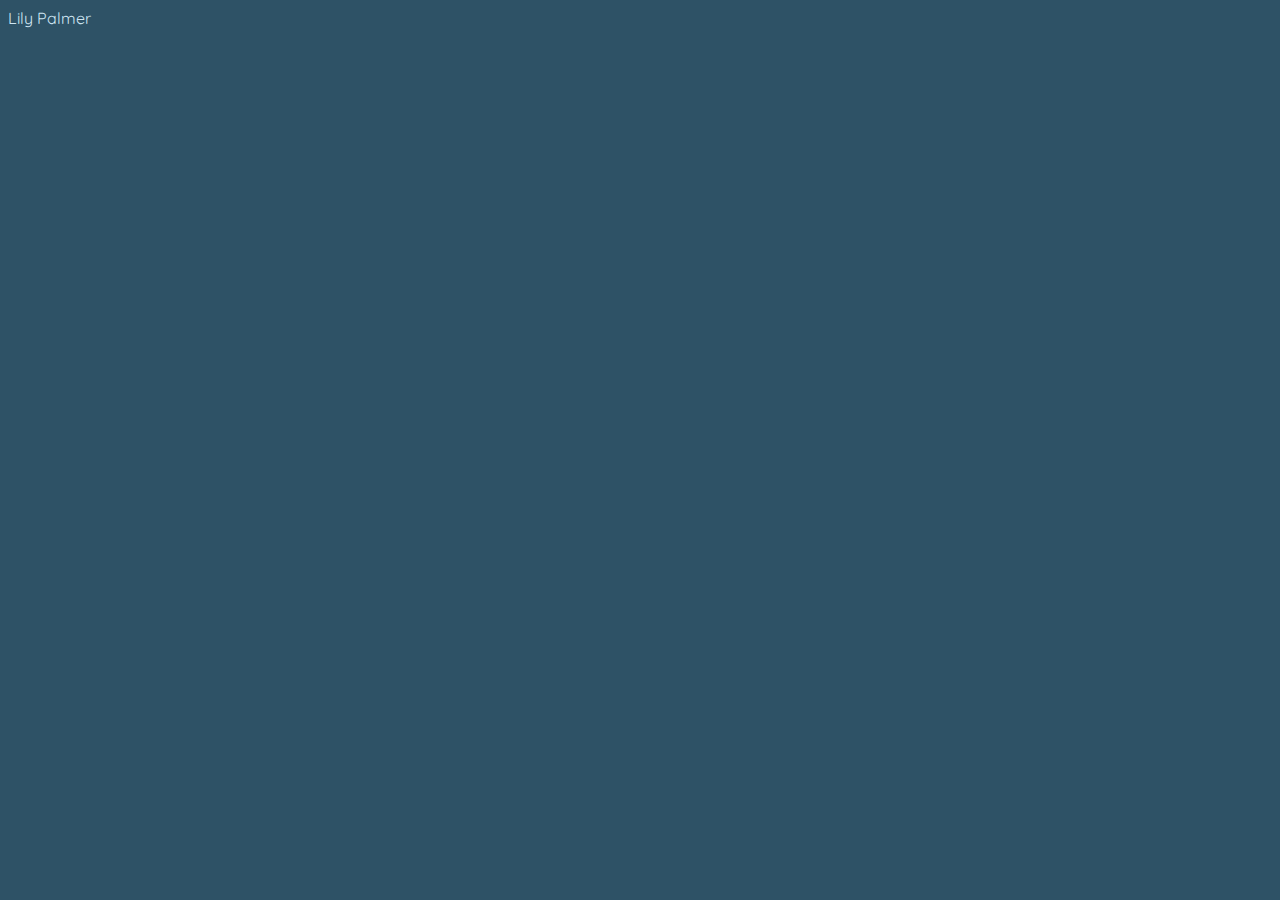
==== html-css-practica/proyecto-1/css/index.html @ 8a3a4d21 "Cambios" ====
<!DOCTYPE html>
<html lang="en">
<head>
    <meta charset="UTF-8">
    <meta http-equiv="X-UA-Compatible" content="IE=edge">
    <meta name="viewport" content="width=device-width, initial-scale=1.0">
    <title>CV page</title>
    <link rel="preconnect" href="https://fonts.googleapis.com">
    <link rel="preconnect" href="https://fonts.gstatic.com" crossorigin>
    <link href="https://fonts.googleapis.com/css2?family=Quicksand&display=swap" rel="stylesheet">
    <link rel="stylesheet" href="css/style.css">
</head>
<body>
    <header>Lily Palmer</header>
</body>
</html>
---- html-css-practica/proyecto-1/css/css/style.css ----
body{
    background-color: #2e5266;
    font-family: 'Quicksand', sans-serif;
    color: #cee5f2;
}
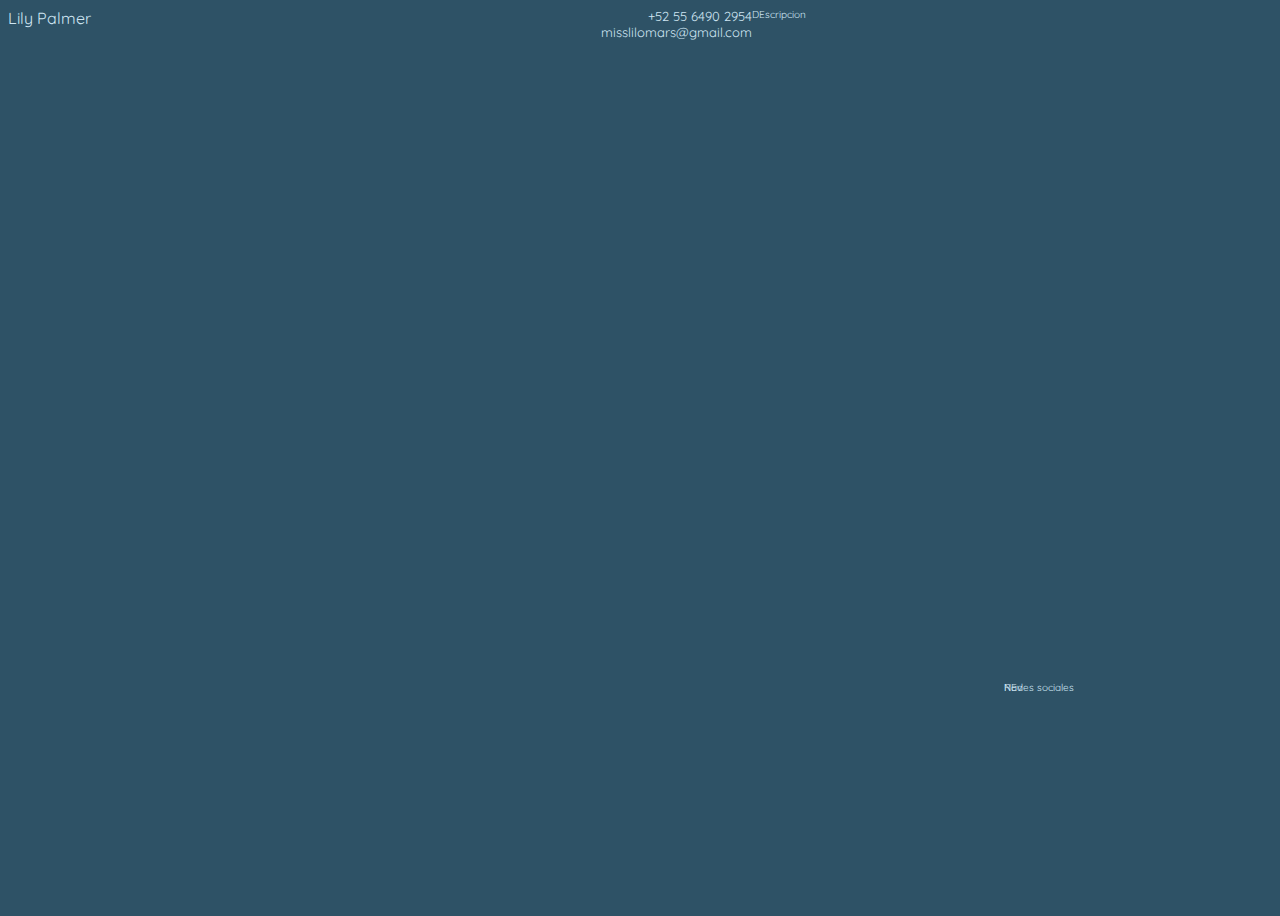
==== commit b96e29d4: "feature:Grid & classes" ====
--- a/html-css-practica/proyecto-1/css/index.html
+++ b/html-css-practica/proyecto-1/css/index.html
@@ -11,6 +11,14 @@
     <link rel="stylesheet" href="css/style.css">
 </head>
 <body>
-    <header>Lily Palmer</header>
+    <div class="container">
+    <header class="head-l-elements">Lily Palmer</header>
+        <span class="head-r-elements">+52 55 6490 2954 <br> misslilomars@gmail.com</span>
+    <main class="main-elements">DEscripcion</main>
+    <footer class="footer-elements">
+        <nav> Nav</nav>
+    </footer>
+    <aside class="aside-elements">REdes sociales</aside>
+    </div>
 </body>
 </html>--- a/html-css-practica/proyecto-1/css/css/style.css
+++ b/html-css-practica/proyecto-1/css/css/style.css
@@ -1,6 +1,52 @@
-body{
+html{
+    margin: 0;
+    padding: 0;
+    border: 0;
+    box-sizing: border-box;
+    font-size: 62.5%;
+}
+
+:root{
     background-color: #2e5266;
     font-family: 'Quicksand', sans-serif;
     color: #cee5f2;
+    --first-color: #cee5f2;
+    --second-color: #accbe1;
 }
 
+.container{
+    display: grid;
+    width: 100%;
+    height: 100vh;
+    grid-template-areas: 
+        "header header header"
+        "main main main";
+        "footer footer aside";
+}
+
+.head-l-elements{
+    grid-area: header;
+   font-size: medium;
+   text-align: left;
+   var(--first-color, #cee5f3);
+}
+
+.head-r-elements{
+    grid-area: header;
+    inset-inline-end: right;
+    font-size: small;
+    text-align: right;
+    var(--first-color);
+}
+
+.main-elemnts{
+    grid-area: main;
+}
+
+.footer-elements{
+    grid-area: footer;
+}
+
+.aside-elements{
+    grid-area: aside;
+}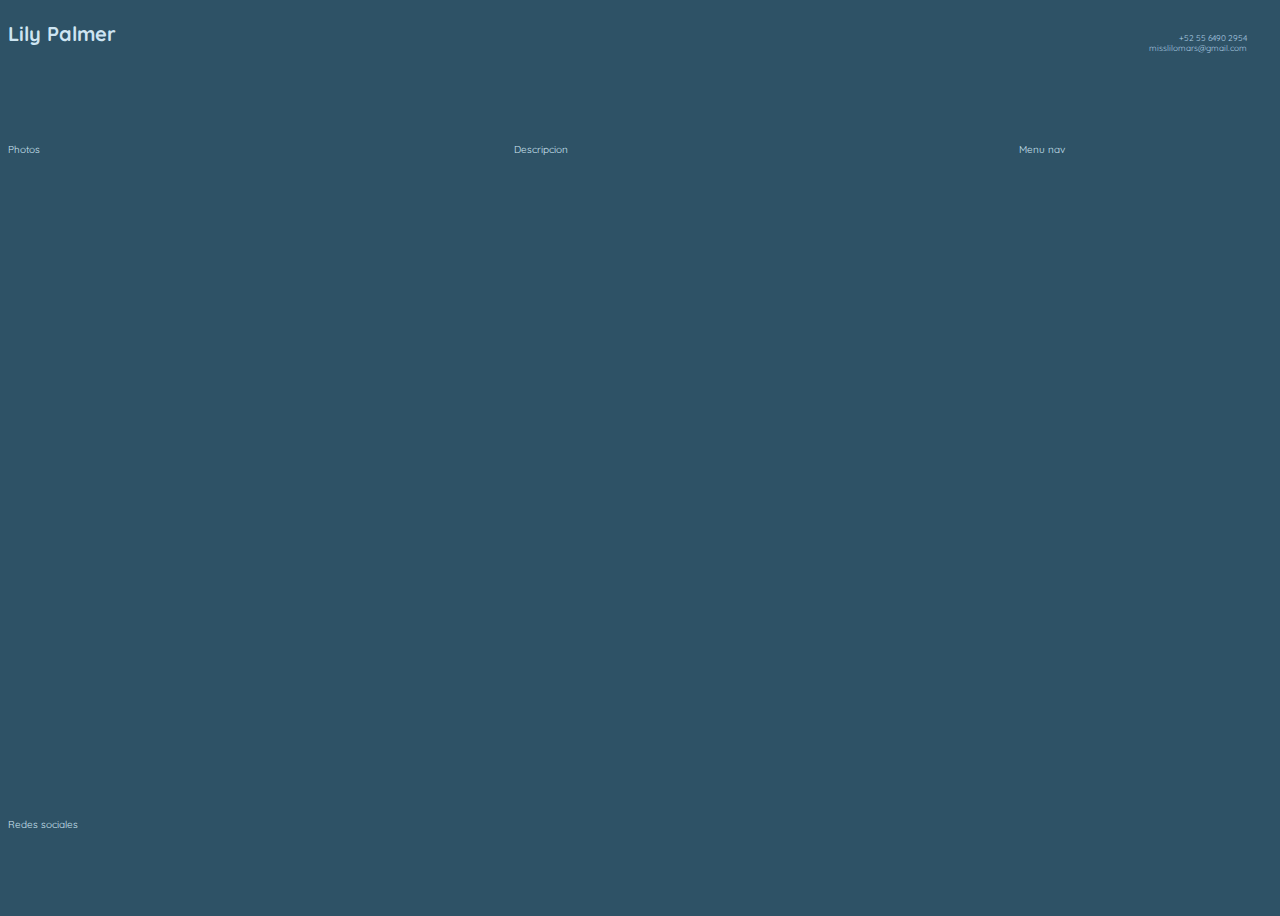
==== commit ea353bf3: "feature: grids" ====
--- a/html-css-practica/proyecto-1/css/index.html
+++ b/html-css-practica/proyecto-1/css/index.html
@@ -12,13 +12,12 @@
 </head>
 <body>
     <div class="container">
-    <header class="head-l-elements">Lily Palmer</header>
-        <span class="head-r-elements">+52 55 6490 2954 <br> misslilomars@gmail.com</span>
-    <main class="main-elements">DEscripcion</main>
-    <footer class="footer-elements">
-        <nav> Nav</nav>
-    </footer>
-    <aside class="aside-elements">REdes sociales</aside>
+        <h1 class="h1-elements">Lily Palmer</h1>
+        <header class="header-elements">+52 55 6490 2954 <br> misslilomars@gmail.com</header>
+        <main class="main-elements">Descripcion</main>
+        <div class="div-elements">Photos</div>
+        <aside class="aside-elements">Menu nav</aside>
+        <footer class="footer-elements">Redes sociales</footer>
     </div>
 </body>
 </html>--- a/html-css-practica/proyecto-1/css/css/style.css
+++ b/html-css-practica/proyecto-1/css/css/style.css
@@ -10,43 +10,62 @@
     background-color: #2e5266;
     font-family: 'Quicksand', sans-serif;
     color: #cee5f2;
-    --first-color: #cee5f2;
-    --second-color: #accbe1;
 }
 
 .container{
     display: grid;
     width: 100%;
     height: 100vh;
-    grid-template-areas: 
-        "header header header"
-        "main main main";
+    grid-template-areas:
+        "h1 h1 header" 
+        "div main aside"
         "footer footer aside";
+    grid-template-columns: 40% 40% 20%;
+    grid-template-rows: 15% 75% 10%;    
 }
 
-.head-l-elements{
-    grid-area: header;
-   font-size: medium;
-   text-align: left;
-   var(--first-color, #cee5f3);
+.h1{
+    grid-area: h1;
+    grid-column: 1 / 3;
+    grid-row: 1;
+    font-size: medium;
+    color: #accbe1;
+    text-align: left;
+    padding: 10%;
+    border: 25%;
 }
 
-.head-r-elements{
+.header-elements{
     grid-area: header;
-    inset-inline-end: right;
-    font-size: small;
+    grid-column: 3;
+    grid-row: 1;
+    font-size: smaller;
+    color: #accbe1;
     text-align: right;
-    var(--first-color);
+    padding: 10%;
+    border: 25%;
 }
 
-.main-elemnts{
+.div-elements{
+    grid-area: div;
+    grid-column: 1 / 2;
+    grid-row: 2;
+}
+
+.main-elements{
     grid-area: main;
+    grid-column: 2 / 3;
+    grid-row: 2;
+}
+
+.aside-elements{
+    grid-area: aside;
+    grid-column: 3;
+    grid-row: 2 / 3;
 }
 
 .footer-elements{
     grid-area: footer;
-}
-
-.aside-elements{
-    grid-area: aside;
+    grid-column: 1 / 2;
+    grid-row: 3;
 }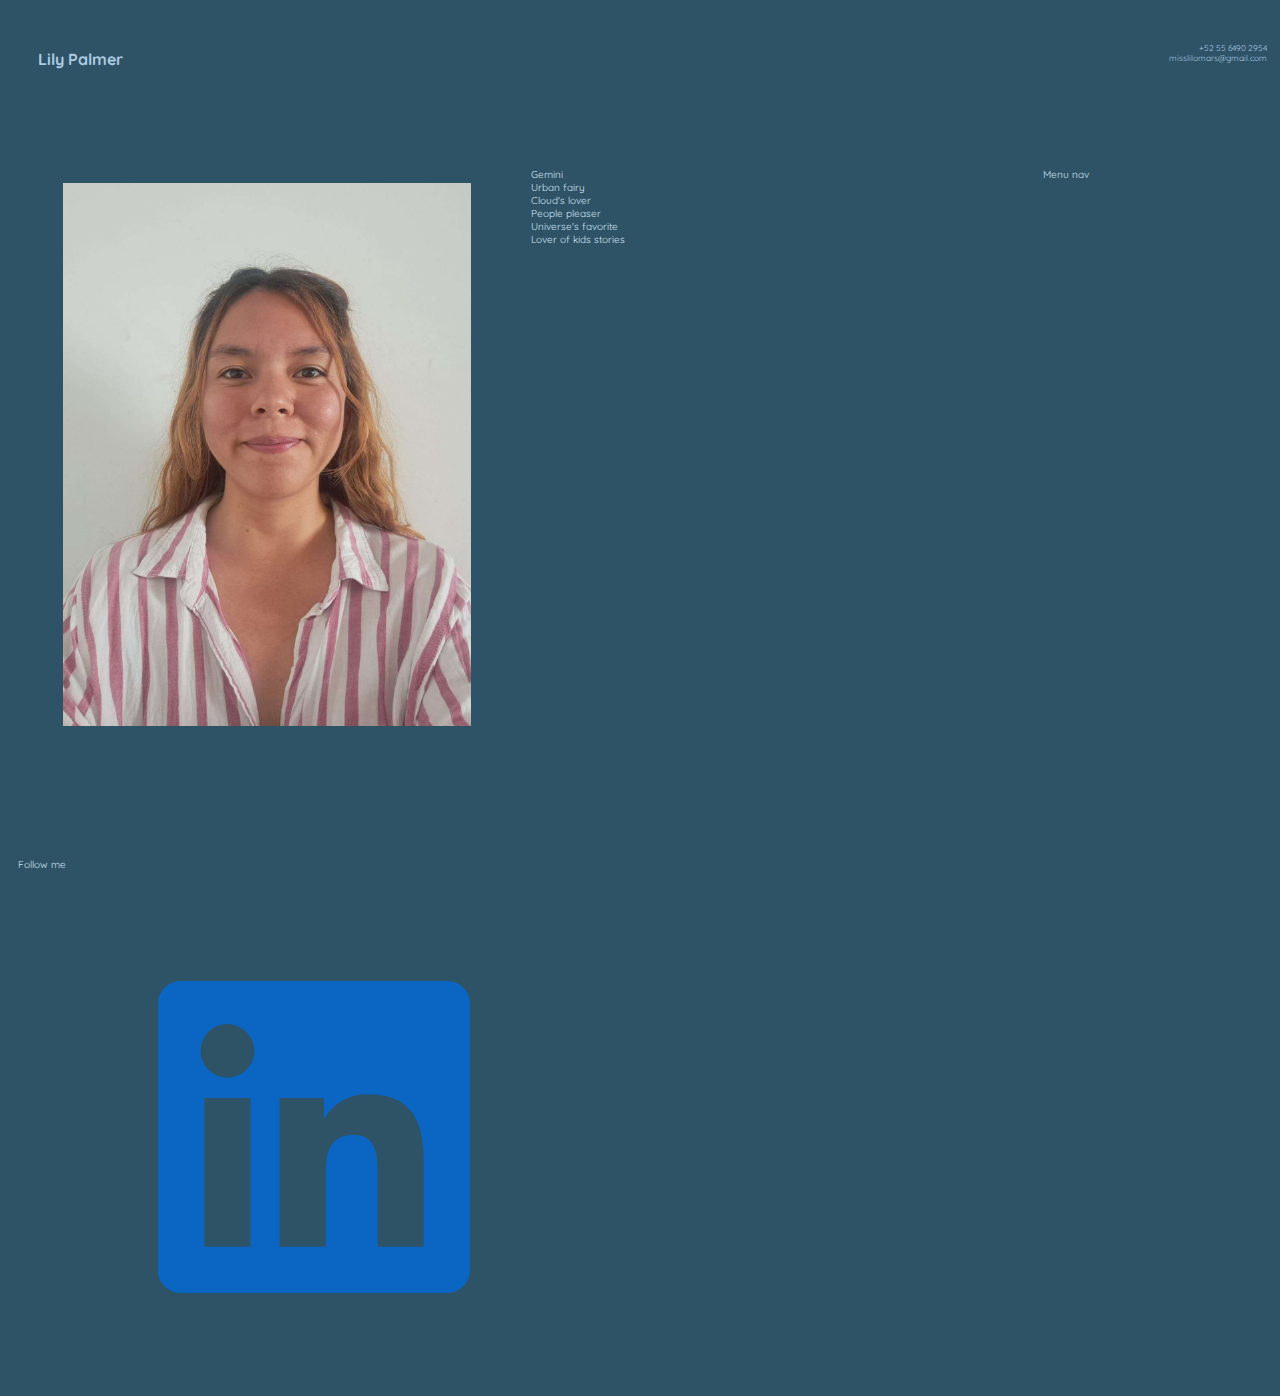
==== commit 1a008541: "feature: photo & descripción" ====
--- a/html-css-practica/proyecto-1/css/index.html
+++ b/html-css-practica/proyecto-1/css/index.html
@@ -14,10 +14,21 @@
     <div class="container">
         <h1 class="h1-elements">Lily Palmer</h1>
         <header class="header-elements">+52 55 6490 2954 <br> misslilomars@gmail.com</header>
-        <main class="main-elements">Descripcion</main>
-        <div class="div-elements">Photos</div>
+        <div class="div-elements">
+           <figure class="img-1">
+            <img src="assets/Selfie_page-0001.jpg" class="div-img" alt="selfie">
+        </figure>
+        </div>
+        <main class="main-elements">
+            <span> Gemini <br> Urban fairy <br> Cloud's lover <br> People pleaser <br> Universe's favorite <br> Lover of kids stories </span>
+        </main>
         <aside class="aside-elements">Menu nav</aside>
-        <footer class="footer-elements">Redes sociales</footer>
+        <footer class="footer-elements">
+            <span>Follow me</span>
+            <figure class="social-m">
+                <img src="assets/linkedin-logo-512x512.png" alt="Linkedin-logo">
+            </figure>
+        </footer>
     </div>
 </body>
 </html>--- a/html-css-practica/proyecto-1/css/css/style.css
+++ b/html-css-practica/proyecto-1/css/css/style.css
@@ -1,5 +1,5 @@
 html{
-    margin: 0;
+    margin: 10px;
     padding: 0;
     border: 0;
     box-sizing: border-box;
@@ -21,18 +21,18 @@
         "div main aside"
         "footer footer aside";
     grid-template-columns: 40% 40% 20%;
-    grid-template-rows: 15% 75% 10%;    
+    grid-template-rows: 15% 75% 10%;
+    grid-gap: 15px;    
 }
 
-.h1{
+.h1-elements{
     grid-area: h1;
     grid-column: 1 / 3;
     grid-row: 1;
     font-size: medium;
     color: #accbe1;
     text-align: left;
-    padding: 10%;
-    border: 25%;
+    padding: 20px;
 }
 
 .header-elements{
@@ -50,8 +50,15 @@
     grid-area: div;
     grid-column: 1 / 2;
     grid-row: 2;
+    padding: 5px;
 }
 
+.div-img{
+    width: 100%;
+    height: 100%;
+    object-fit: cover;
+    
+}
 .main-elements{
     grid-area: main;
     grid-column: 2 / 3;
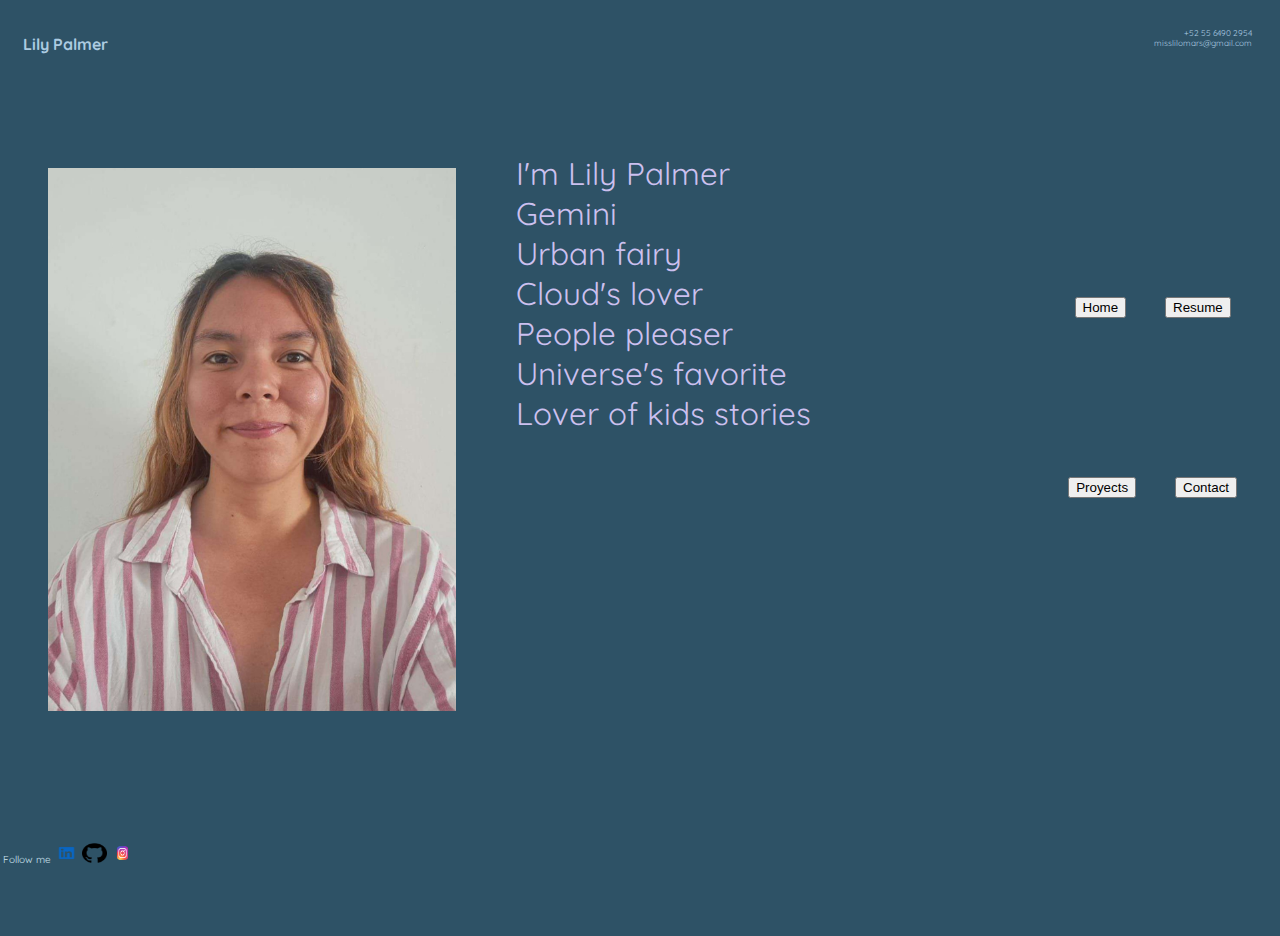
==== commit a55ee3a5: "Footer social-m & nav menu aside" ====
--- a/html-css-practica/proyecto-1/css/index.html
+++ b/html-css-practica/proyecto-1/css/index.html
@@ -20,14 +20,24 @@
         </figure>
         </div>
         <main class="main-elements">
-            <span> Gemini <br> Urban fairy <br> Cloud's lover <br> People pleaser <br> Universe's favorite <br> Lover of kids stories </span>
+            <span> I'm Lily Palmer <br> Gemini <br> Urban fairy <br> Cloud's lover <br> People pleaser <br> Universe's favorite <br> Lover of kids stories </span>
         </main>
-        <aside class="aside-elements">Menu nav</aside>
+        <aside class="aside-elements">
+            <div class="menu-nav"> 
+                <button class="home-button">Home</button> 
+                <button class="resume-button">Resume</button>  
+                <button class="proyects-button">Proyects</button> 
+                <button class="contact-button">Contact</button>      
+            </div>
+        </aside>
         <footer class="footer-elements">
-            <span>Follow me</span>
-            <figure class="social-m">
-                <img src="assets/linkedin-logo-512x512.png" alt="Linkedin-logo">
-            </figure>
+            <div class="social-m">
+                <span>Follow me</span>
+                <a target="_blank" href="https://www.linkedin.com/in/liliana-palmer-711174226/">
+                <img src="assets/linkedin-logo-512x512.png" alt="Linkedin-logo"></a>
+                <a target="_blank" href="https://github.com/Sexy-sadeyes-kitty"><img src="assets/gh-logo.png" alt="Github-logo"></a>
+                <a target="_blank" href="https://www.instagram.com/lilopalmer/"> <img src="assets/Instagram-Logo.wine.png" alt="Instagram-Logo"></a>
+            </div>
         </footer>
     </div>
 </body>
--- a/html-css-practica/proyecto-1/css/css/style.css
+++ b/html-css-practica/proyecto-1/css/css/style.css
@@ -22,7 +22,9 @@
         "footer footer aside";
     grid-template-columns: 40% 40% 20%;
     grid-template-rows: 15% 75% 10%;
-    grid-gap: 15px;    
+    grid-gap: 15px;   
+    justify-content: center; 
+    align-content: center;
 }
 
 .h1-elements{
@@ -63,6 +65,10 @@
     grid-area: main;
     grid-column: 2 / 3;
     grid-row: 2;
+    font-size: 3.5vh;
+    text-align: justify;
+    object-fit: cover;
+    color: #ccc0ef;
 }
 
 .aside-elements{
@@ -71,8 +77,25 @@
     grid-row: 2 / 3;
 }
 
+.menu-nav{
+    background-color: #2e5266;
+    border: none;
+    color: #2e5266;
+    padding: 15px 20px 10px 20px;
+    text-align: center;
+    text-decoration: none;
+    display: block;
+    font-size: 16vh;
+}
 .footer-elements{
     grid-area: footer;
-    grid-column: 1 / 2;
+    grid-column: 1 / 3;
     grid-row: 3;
+    display: inline;
+}
+
+img{
+    display: inline;
+    height: 20px;
+    width: 25px;
 }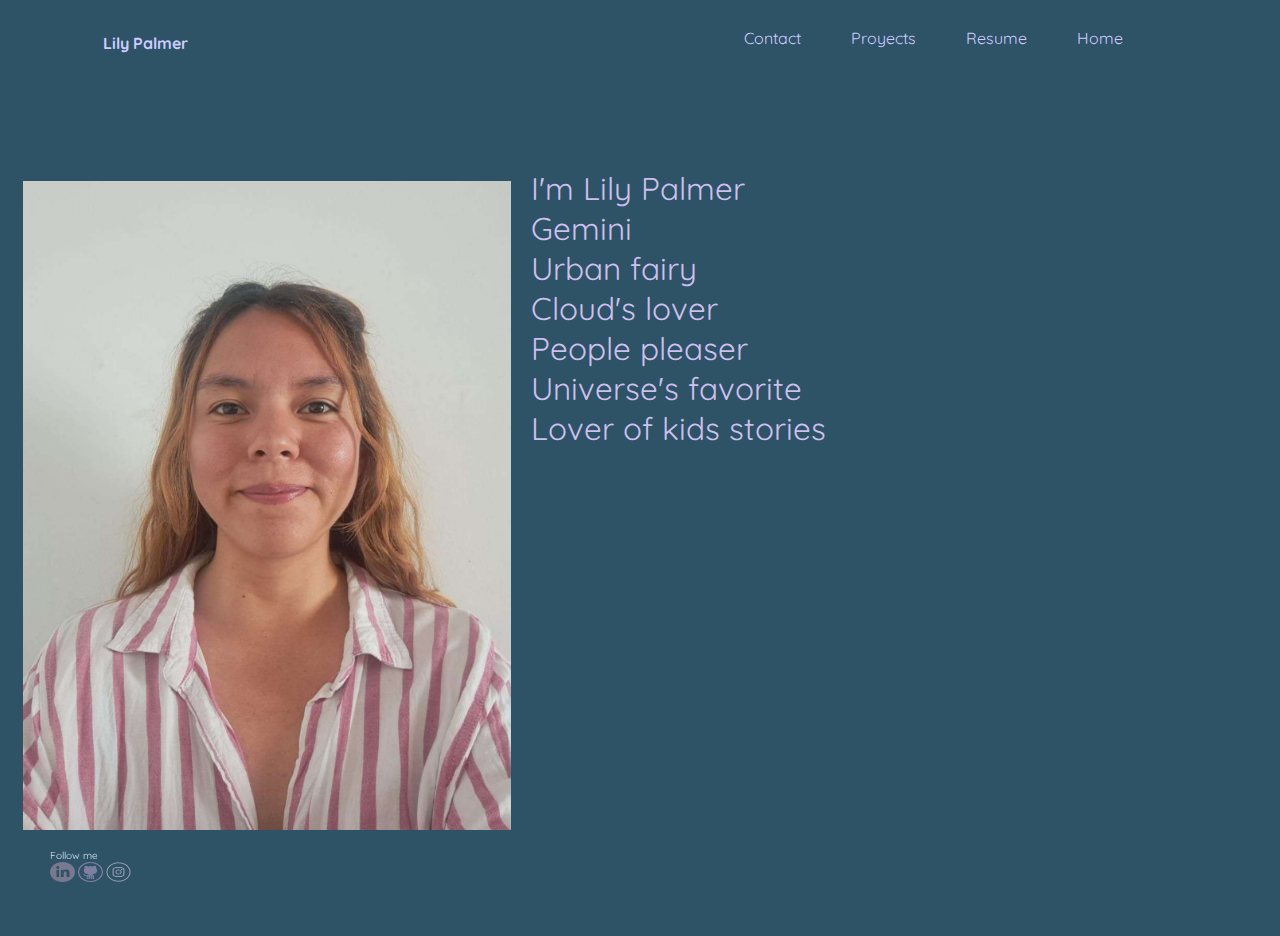
==== commit db9dfe90: "feature: menu change" ====
--- a/html-css-practica/proyecto-1/css/index.html
+++ b/html-css-practica/proyecto-1/css/index.html
@@ -12,31 +12,38 @@
 </head>
 <body>
     <div class="container">
-        <h1 class="h1-elements">Lily Palmer</h1>
-        <header class="header-elements">+52 55 6490 2954 <br> misslilomars@gmail.com</header>
-        <div class="div-elements">
-           <figure class="img-1">
+        <header class="header-elements">
+            <h1>Lily Palmer</h1>
+        </header>
+        <menu class="menu-elements">
+            <ul> 
+                <li><a href="default.asp">Home</a></li> 
+                <li><a href="resume.asp">Resume</a></li> 
+                <li><a href="proyects.asp">Proyects</a></li> 
+                <li><a href="contact.asp">Contact</a></li>       
+            </ul>
+        </menu>
+        <div class="photo-elements">
+           <area class="img-1">
             <img src="assets/Selfie_page-0001.jpg" class="div-img" alt="selfie">
-        </figure>
+            </area>
         </div>
         <main class="main-elements">
             <span> I'm Lily Palmer <br> Gemini <br> Urban fairy <br> Cloud's lover <br> People pleaser <br> Universe's favorite <br> Lover of kids stories </span>
         </main>
-        <aside class="aside-elements">
-            <div class="menu-nav"> 
-                <button class="home-button">Home</button> 
-                <button class="resume-button">Resume</button>  
-                <button class="proyects-button">Proyects</button> 
-                <button class="contact-button">Contact</button>      
+        <footer class="footer-elements">
+            <div class="contact"> 
+                <p>+52 55 6490 2954 </p>
+                <p>misslilomars@gmail.com</p> 
             </div>
-        </aside>
-        <footer class="footer-elements">
-            <div class="social-m">
-                <span>Follow me</span>
-                <a target="_blank" href="https://www.linkedin.com/in/liliana-palmer-711174226/">
-                <img src="assets/linkedin-logo-512x512.png" alt="Linkedin-logo"></a>
-                <a target="_blank" href="https://github.com/Sexy-sadeyes-kitty"><img src="assets/gh-logo.png" alt="Github-logo"></a>
-                <a target="_blank" href="https://www.instagram.com/lilopalmer/"> <img src="assets/Instagram-Logo.wine.png" alt="Instagram-Logo"></a>
+            <div class="social-box">
+                <div class="fm">Follow me</div>
+                <div class="sm">
+                    <a target="_blank" href="https://www.linkedin.com/in/liliana-palmer-711174226/">
+                    <img src="assets/in-logo-st.png" alt="Linkedin-logo"></a>
+                    <a target="_blank" href="https://github.com/Sexy-sadeyes-kitty"><img src="assets/1github-icon-logo-black-and-white.png" alt="Github-logo"></a>
+                    <a target="_blank" href="https://www.instagram.com/lilopalmer/"> <img src="assets/1Instagram_logo.png" alt="Instagram-Logo"></a>
+                </div>
             </div>
         </footer>
     </div>
--- a/html-css-practica/proyecto-1/css/css/style.css
+++ b/html-css-practica/proyecto-1/css/css/style.css
@@ -17,38 +17,59 @@
     width: 100%;
     height: 100vh;
     grid-template-areas:
-        "h1 h1 header" 
-        "div main aside"
+        "header menu menu" 
+        "div main main"
         "footer footer aside";
     grid-template-columns: 40% 40% 20%;
     grid-template-rows: 15% 75% 10%;
     grid-gap: 15px;   
-    justify-content: center; 
-    align-content: center;
-}
-
-.h1-elements{
-    grid-area: h1;
-    grid-column: 1 / 3;
-    grid-row: 1;
-    font-size: medium;
-    color: #accbe1;
-    text-align: left;
-    padding: 20px;
 }
 
 .header-elements{
     grid-area: header;
-    grid-column: 3;
+    grid-column: 1;
     grid-row: 1;
-    font-size: smaller;
-    color: #accbe1;
-    text-align: right;
-    padding: 10%;
+    padding: 3%;
+    border: 0;
+}
+
+h1{
+    display: inline;
+    text-align: left;
+    font-size: medium;
+    color: #CCCCFF;
+    padding: 15%;
     border: 25%;
 }
 
-.div-elements{
+.menu-elements{
+    grid-area: menu;
+    grid-column: 2 3;
+    grid-row: 1;
+} 
+
+ul{
+    list-style-type: none;
+    margin: 0;
+    padding: 0;
+    width: 80%;
+    height: 15%;
+}
+
+li{
+    float: right;
+}
+
+li a{
+    display: inline;
+    color: #CCCCFF;
+    font-size: medium;
+    text-align: center;
+    padding: 14px 25px;
+    text-decoration: none;
+}
+
+.photo-elements{
     grid-area: div;
     grid-column: 1 / 2;
     grid-row: 2;
@@ -58,44 +79,48 @@
 .div-img{
     width: 100%;
     height: 100%;
-    object-fit: cover;
-    
+    object-fit:contain;    
 }
+
 .main-elements{
     grid-area: main;
     grid-column: 2 / 3;
     grid-row: 2;
     font-size: 3.5vh;
     text-align: justify;
+    justify-content: center;
     object-fit: cover;
     color: #ccc0ef;
 }
 
-.aside-elements{
-    grid-area: aside;
-    grid-column: 3;
-    grid-row: 2 / 3;
-}
-
-.menu-nav{
-    background-color: #2e5266;
-    border: none;
-    color: #2e5266;
-    padding: 15px 20px 10px 20px;
-    text-align: center;
-    text-decoration: none;
-    display: block;
-    font-size: 16vh;
-}
 .footer-elements{
     grid-area: footer;
     grid-column: 1 / 3;
     grid-row: 3;
-    display: inline;
+    padding: 0;
+    position: fixed;
+    bottom: 50px;
+    top: auto;
+    left: 50px;
+    right: 50px;
+    height: 1px;
 }
+
+.contact{
+    display: none;
+    text-align: left;
+    grid-area: footer;
+    grid-column: 1 / 2;
+    grid-row: 3;
+    text-align: left;
+    font-size: smaller;
+    color: #ffd5e3;
+    
+}
+
 
 img{
     display: inline;
     height: 20px;
     width: 25px;
-}+}
